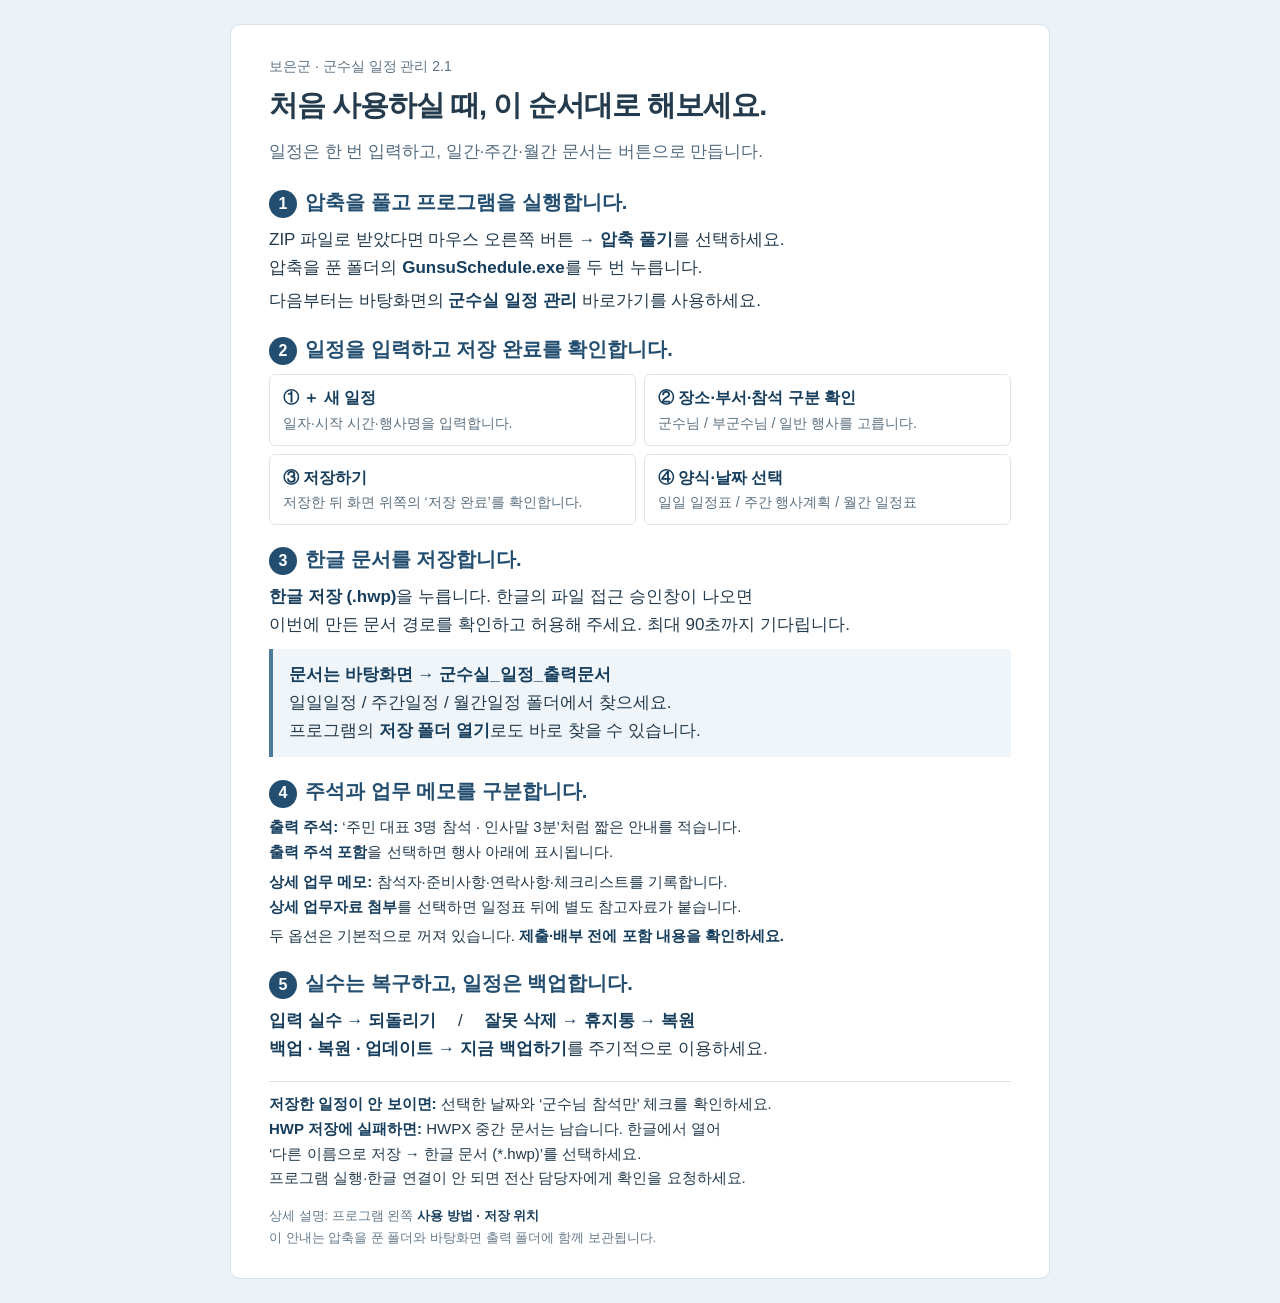
==== 처음사용_5분안내.html @ 216c03f6 "군수실 일정 관리 v2.1.0: 한글 양식과 업무 메모·복구·업데이트 개선 - 일간·토일 통합·주간·월간 양식을 공통 페이지 계획으로 구현 - 실제 HWP 변환 결과를 검증하고 실" ====
<!doctype html>
<html lang="ko">
<head>
  <meta charset="utf-8">
  <meta name="viewport" content="width=device-width,initial-scale=1">
  <title>군수실 일정 관리 — 처음 사용 5분 안내</title>
  <style>
    *{box-sizing:border-box}body{margin:0;background:#edf2f6;color:#243b4d;font-family:"Malgun Gothic","맑은 고딕",sans-serif;line-height:1.65;font-size:17px}
    main{max-width:820px;margin:24px auto;padding:30px 38px;background:#fff;border:1px solid #d7e1e9;border-radius:10px}
    .eyebrow{font-size:14px;color:#5d7385;margin:0 0 4px}h1{font-size:29px;margin:0 0 8px;letter-spacing:-1px}.lead{margin:0 0 20px;color:#536b7f}
    h2{font-size:20px;margin:18px 0 7px;color:#234e70}.number{display:inline-grid;place-items:center;width:28px;height:28px;margin-right:8px;border-radius:50%;background:#234e70;color:#fff;font-size:16px}
    p{margin:5px 0}strong{color:#173e5d}.folder{padding:12px 16px;margin:10px 0;background:#eff5f8;border-left:4px solid #507b98}
    .steps{display:grid;grid-template-columns:1fr 1fr;gap:8px;margin:8px 0}.steps div{padding:10px 13px;border:1px solid #dce5ec;border-radius:6px;font-size:16px}
    .steps small{display:block;font-size:14px;color:#5d7180}.memo{font-size:15px}.memo p{margin:5px 0}.help{border-top:1px solid #dce5ec;margin-top:18px;padding-top:10px;font-size:15px}
    footer{margin-top:14px;font-size:13px;color:#65798a}a{color:#245c83;text-underline-offset:3px}a:focus-visible{outline:3px solid #548eb7;outline-offset:3px}
    @page{size:A4 portrait;margin:12mm}@media print{body{font-size:11pt;background:white}main{max-width:none;margin:0;padding:0;border:0;border-radius:0}h1{font-size:20pt}h2{font-size:13pt;margin-top:11px}.eyebrow,.lead{font-size:10pt}.steps div{font-size:10.5pt;padding:8px 10px}.steps small{font-size:9pt}.memo,.help{font-size:10pt}footer{font-size:9pt}h2{break-after:avoid}.steps,.folder,.memo,.help{break-inside:avoid}.number,.folder{-webkit-print-color-adjust:exact;print-color-adjust:exact}}
    @media(max-width:650px){main{margin:10px;padding:22px}.steps{grid-template-columns:1fr}h1{font-size:25px}}
  </style>
</head>
<body><main>
  <p class="eyebrow">보은군 · 군수실 일정 관리 2.1</p>
  <h1>처음 사용하실 때, 이 순서대로 해보세요.</h1>
  <p class="lead">일정은 한 번 입력하고, 일간·주간·월간 문서는 버튼으로 만듭니다.</p>

  <h2><span class="number">1</span>압축을 풀고 프로그램을 실행합니다.</h2>
  <p>ZIP 파일로 받았다면 마우스 오른쪽 버튼 → <strong>압축 풀기</strong>를 선택하세요.<br>압축을 푼 폴더의 <strong>GunsuSchedule.exe</strong>를 두 번 누릅니다.</p>
  <p>다음부터는 바탕화면의 <strong>군수실 일정 관리</strong> 바로가기를 사용하세요.</p>

  <h2><span class="number">2</span>일정을 입력하고 저장 완료를 확인합니다.</h2>
  <div class="steps">
    <div><strong>① ＋ 새 일정</strong><small>일자·시작 시간·행사명을 입력합니다.</small></div>
    <div><strong>② 장소·부서·참석 구분 확인</strong><small>군수님 / 부군수님 / 일반 행사를 고릅니다.</small></div>
    <div><strong>③ 저장하기</strong><small>저장한 뒤 화면 위쪽의 ‘저장 완료’를 확인합니다.</small></div>
    <div><strong>④ 양식·날짜 선택</strong><small>일일 일정표 / 주간 행사계획 / 월간 일정표</small></div>
  </div>

  <h2><span class="number">3</span>한글 문서를 저장합니다.</h2>
  <p><strong>한글 저장 (.hwp)</strong>을 누릅니다. 한글의 파일 접근 승인창이 나오면<br>이번에 만든 문서 경로를 확인하고 허용해 주세요. 최대 90초까지 기다립니다.</p>
  <div class="folder"><strong>문서는 바탕화면 → 군수실_일정_출력문서</strong><br>일일일정 / 주간일정 / 월간일정 폴더에서 찾으세요.<br>프로그램의 <strong>저장 폴더 열기</strong>로도 바로 찾을 수 있습니다.</div>

  <h2><span class="number">4</span>주석과 업무 메모를 구분합니다.</h2>
  <div class="memo">
    <p><strong>출력 주석:</strong> ‘주민 대표 3명 참석 · 인사말 3분’처럼 짧은 안내를 적습니다.<br><strong>출력 주석 포함</strong>을 선택하면 행사 아래에 표시됩니다.</p>
    <p><strong>상세 업무 메모:</strong> 참석자·준비사항·연락사항·체크리스트를 기록합니다.<br><strong>상세 업무자료 첨부</strong>를 선택하면 일정표 뒤에 별도 참고자료가 붙습니다.</p>
    <p>두 옵션은 기본적으로 꺼져 있습니다. <strong>제출·배부 전에 포함 내용을 확인하세요.</strong></p>
  </div>

  <h2><span class="number">5</span>실수는 복구하고, 일정은 백업합니다.</h2>
  <p><strong>입력 실수 → 되돌리기</strong>　 /　 <strong>잘못 삭제 → 휴지통 → 복원</strong><br><strong>백업 · 복원 · 업데이트 → 지금 백업하기</strong>를 주기적으로 이용하세요.</p>
  <div class="help"><strong>저장한 일정이 안 보이면:</strong> 선택한 날짜와 ‘군수님 참석만’ 체크를 확인하세요.<br><strong>HWP 저장에 실패하면:</strong> HWPX 중간 문서는 남습니다. 한글에서 열어<br>‘다른 이름으로 저장 → 한글 문서 (*.hwp)’를 선택하세요.<br>프로그램 실행·한글 연결이 안 되면 전산 담당자에게 확인을 요청하세요.</div>
  <footer>상세 설명: 프로그램 왼쪽 <strong>사용 방법 · 저장 위치</strong><br>이 안내는 압축을 푼 폴더와 바탕화면 출력 폴더에 함께 보관됩니다.</footer>
</main></body>
</html>
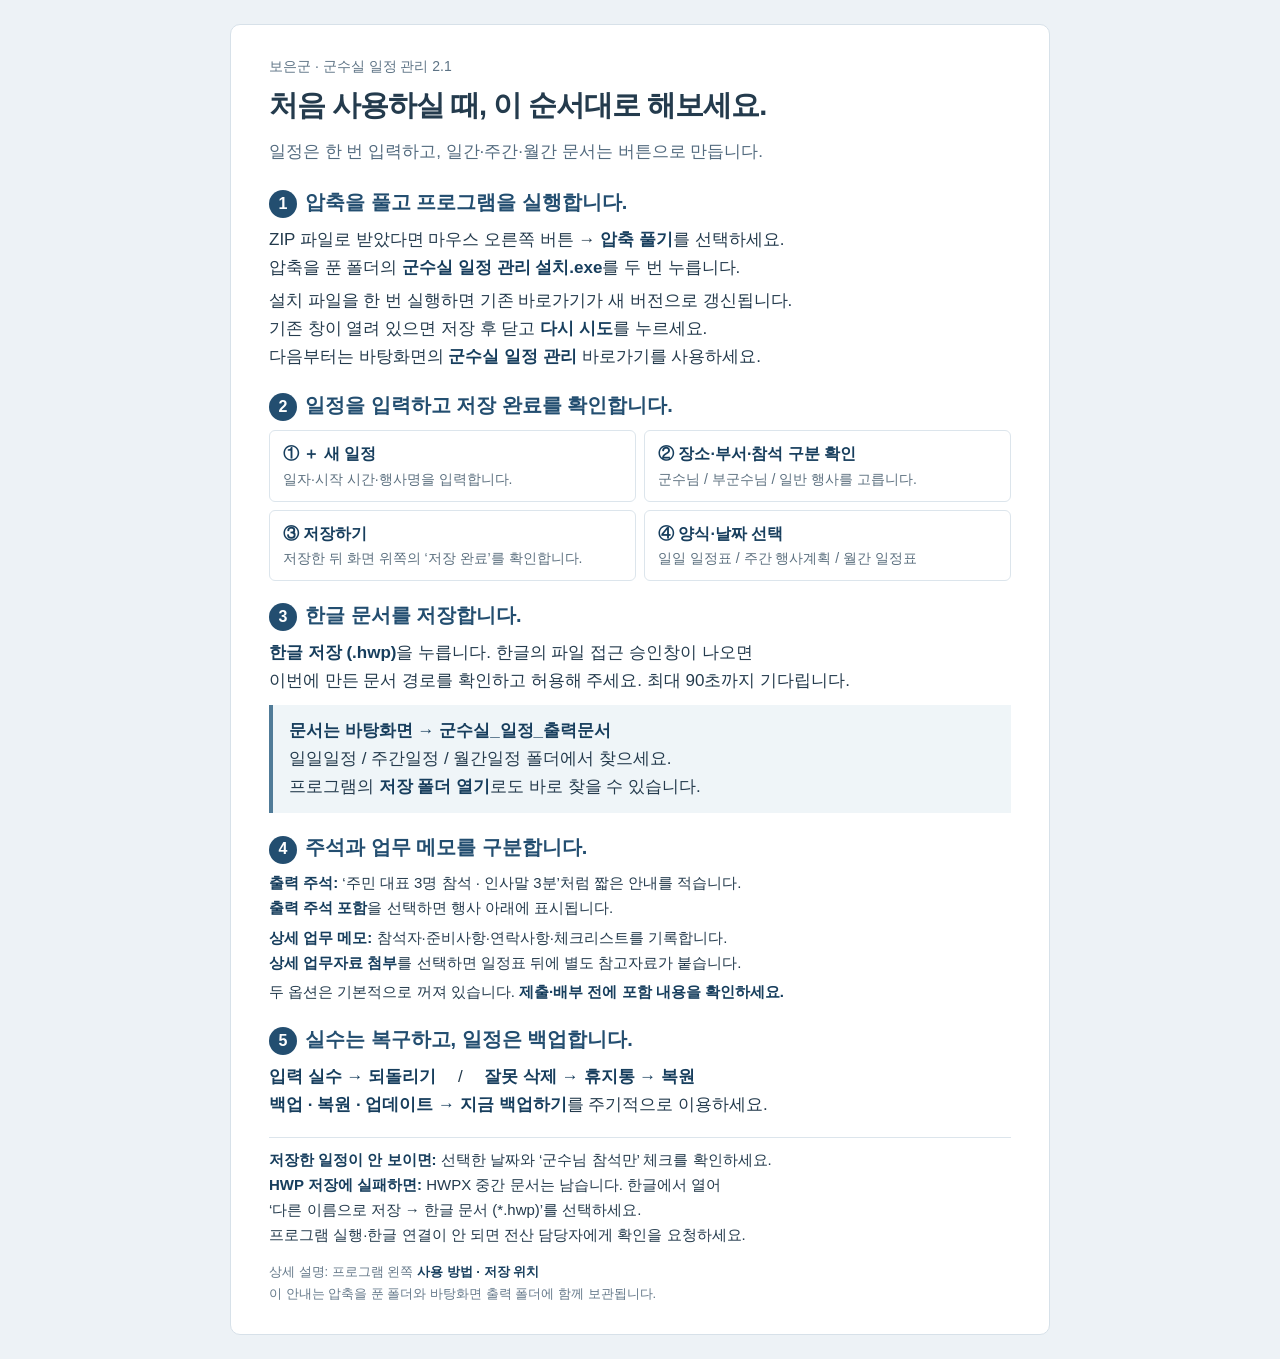
==== commit 5881a7b6: "v2.1.4 한글 설치와 원본 문서 이미지 적용 및 실제 업그레이드 검증" ====
--- a/처음사용_5분안내.html
+++ b/처음사용_5분안내.html
@@ -23,8 +23,8 @@
   <p class="lead">일정은 한 번 입력하고, 일간·주간·월간 문서는 버튼으로 만듭니다.</p>
 
   <h2><span class="number">1</span>압축을 풀고 프로그램을 실행합니다.</h2>
-  <p>ZIP 파일로 받았다면 마우스 오른쪽 버튼 → <strong>압축 풀기</strong>를 선택하세요.<br>압축을 푼 폴더의 <strong>GunsuSchedule.exe</strong>를 두 번 누릅니다.</p>
-  <p>다음부터는 바탕화면의 <strong>군수실 일정 관리</strong> 바로가기를 사용하세요.</p>
+  <p>ZIP 파일로 받았다면 마우스 오른쪽 버튼 → <strong>압축 풀기</strong>를 선택하세요.<br>압축을 푼 폴더의 <strong>군수실 일정 관리 설치.exe</strong>를 두 번 누릅니다.</p>
+  <p>설치 파일을 한 번 실행하면 기존 바로가기가 새 버전으로 갱신됩니다.<br>기존 창이 열려 있으면 저장 후 닫고 <strong>다시 시도</strong>를 누르세요.<br>다음부터는 바탕화면의 <strong>군수실 일정 관리</strong> 바로가기를 사용하세요.</p>
 
   <h2><span class="number">2</span>일정을 입력하고 저장 완료를 확인합니다.</h2>
   <div class="steps">
